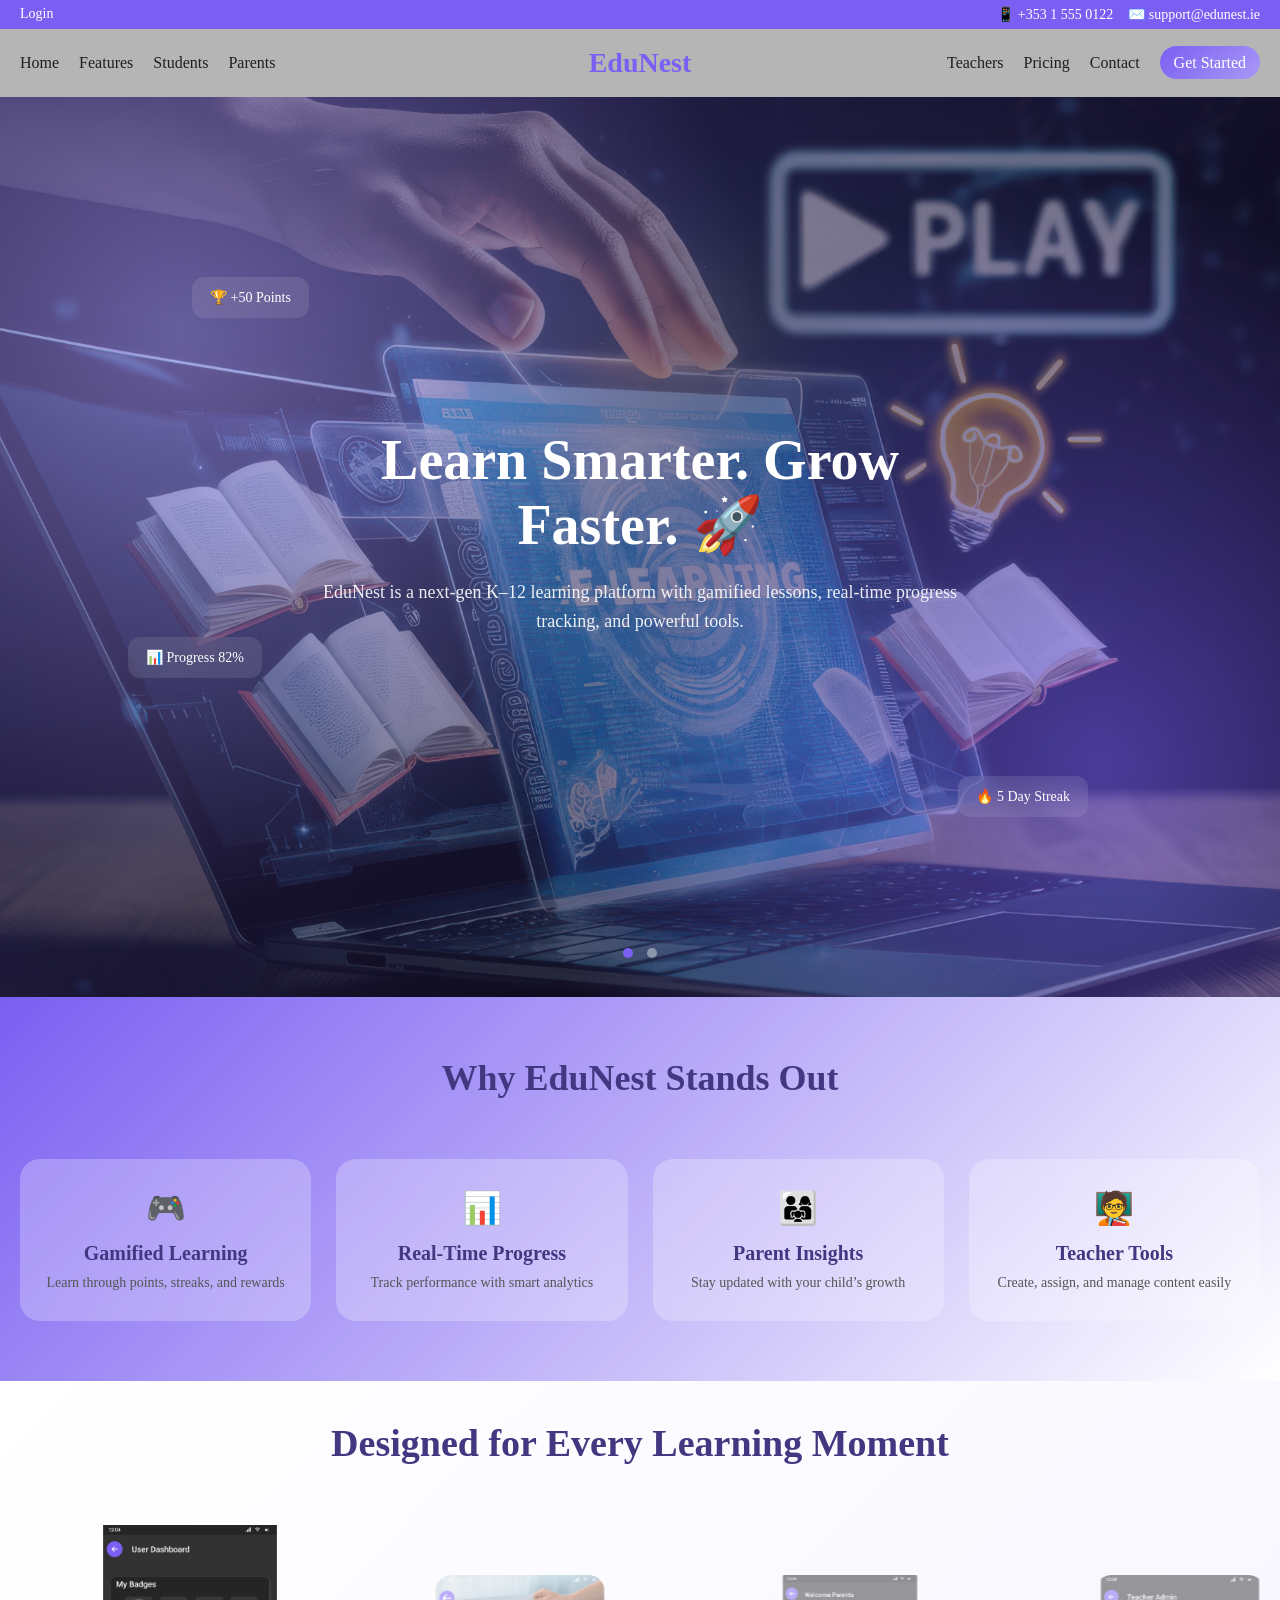
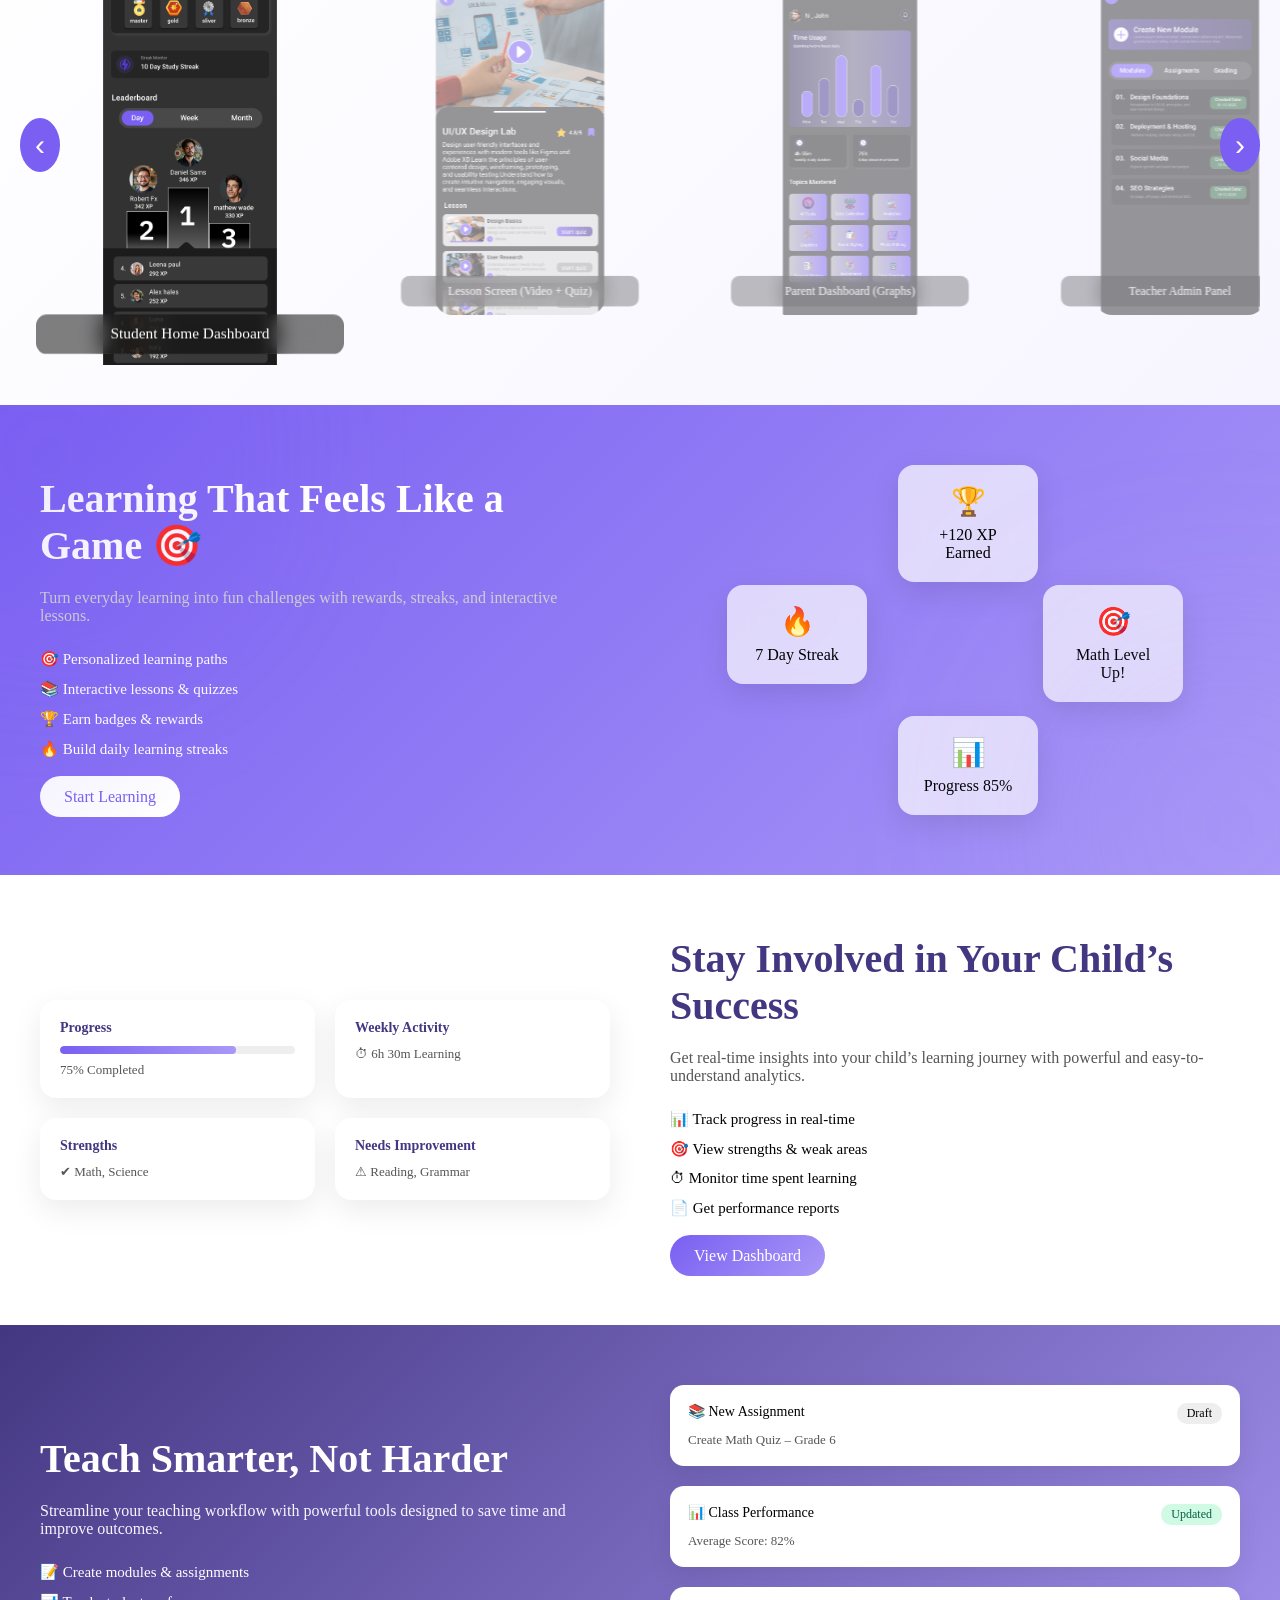
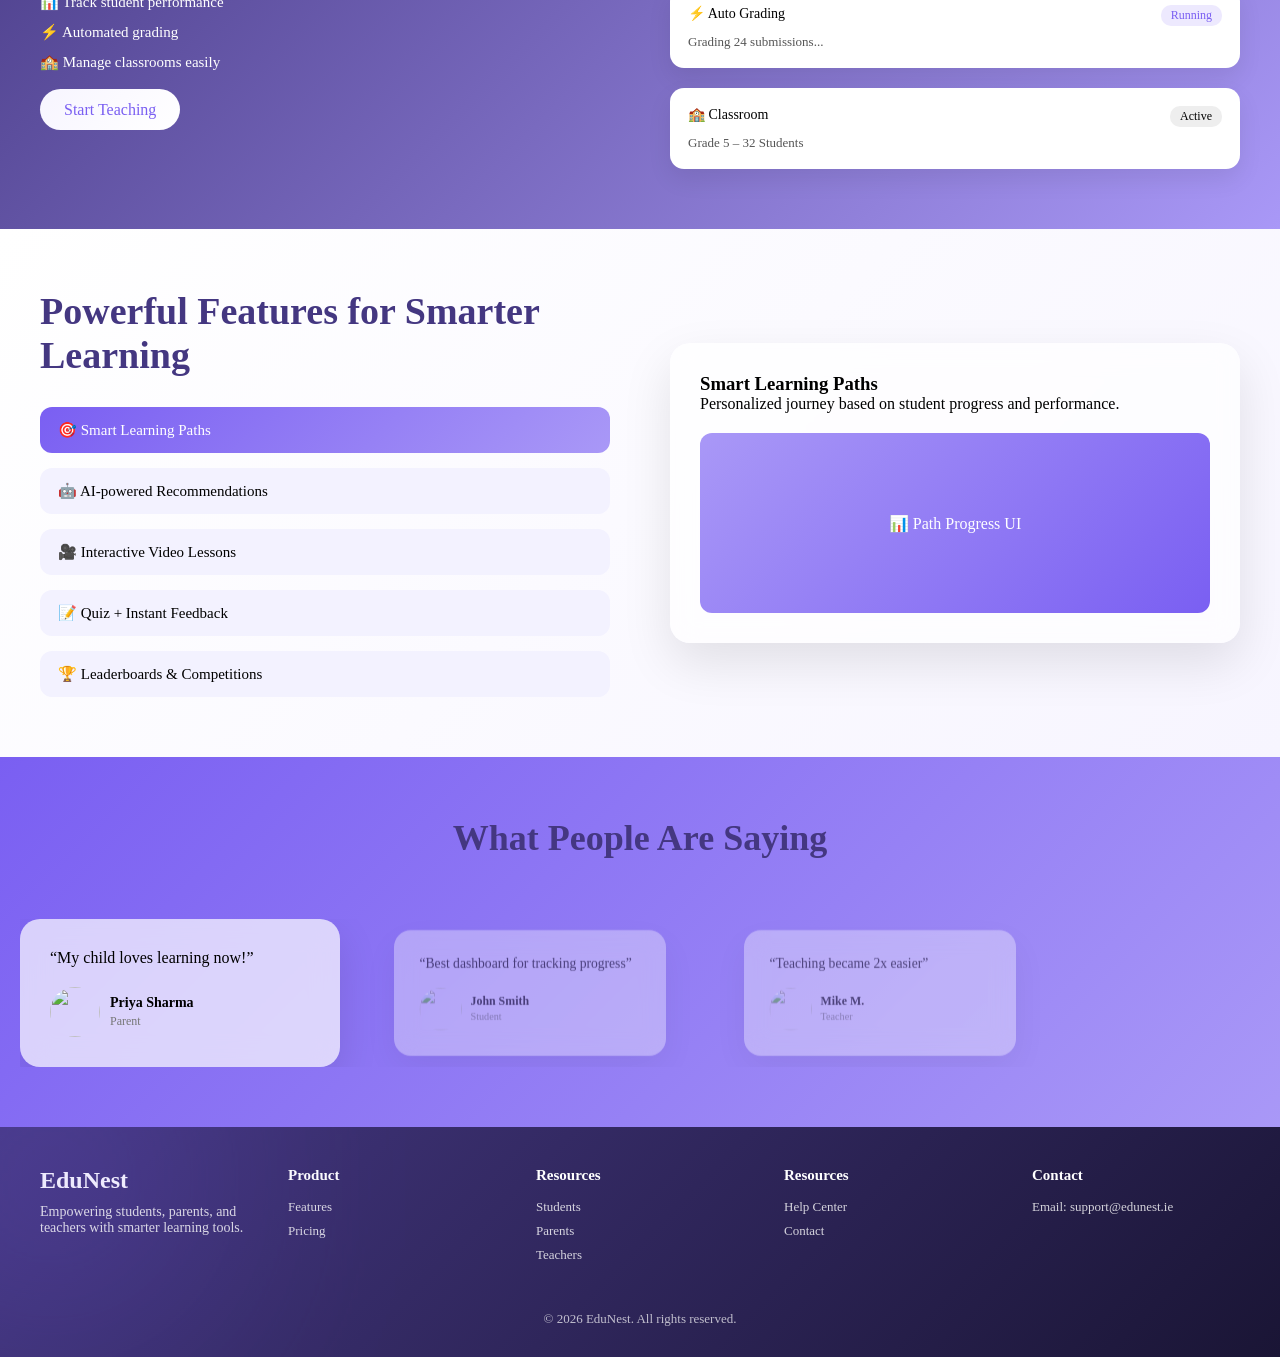
==== index.html @ 0c098894 "Add files via upload Initial commit" ====
<!DOCTYPE html>
<html lang="en">

<head>
    <meta charset="UTF-8">
    <meta name="viewport" content="width=device-width, initial-scale=1.0">
    <title>EduNest – Mobile Learning App for K–12</title>
    <link rel="stylesheet" href="assets/css/style.css">
    <!-- jQuery -->
    <script src="https://cdnjs.cloudflare.com/ajax/libs/jquery/3.6.0/jquery.min.js"></script>
</head>

<body>
    <!-- TOP BAR -->
    <div class="top-bar">
        <div class="top-left">
            <span>📱 +353 1 555 0122</span>
            <span>✉️ support@edunest.ie</span>
        </div>
        <div class="top-right">
            <a href="login.html">Login</a>
        </div>
    </div>

    <!-- MAIN HEADER -->
    <header class="header">
        <nav class="nav">

            <!-- LEFT MENU -->
            <ul class="nav-left">
                <li><a href="/">Home</a></li>
                <li><a href="#features">Features</a></li>
                <li><a href="#students">Students</a></li>
                <li><a href="#parents">Parents</a></li>
            </ul>

            <!-- LOGO CENTER -->
            <div class="logo"><a href="/">EduNest</a></div>

            <!-- RIGHT MENU -->
            <ul class="nav-right">
                <li><a href="#teachers">Teachers</a></li>
                <li><a href="pricing.html">Pricing</a></li>
                <!-- <li><a href="#">About</a></li> -->
                <li><a href="contact.html">Contact</a></li>
                <li><a href="javascript:void(0)" class="btn-primary" onclick="openModal()">Get Started</a></li>
            </ul>

            <!-- MOBILE MENU ICON -->
            <div class="menu-toggle" id="menuToggle">☰</div>

        </nav>
    </header>
    <div class="mobile-menu" id="mobileMenu">
        <a href="/">Home</a>
        <a href="#features">Features</a>
        <a href="#students">Students</a>
        <a href="#parents">Parents</a>
        <a href="#teachers">Teachers</a>
        <a href="pricing.html">Pricing</a>
        <a href="contact.html">Contact</a>
        <a href="login.html">Login</a>
        <a href="#" class="btn-primary" onclick="openModal()">Get Started</a>
    </div>
    <div class="hero-slider">

        <!-- SLIDE 1 -->
        <div class="hero-slide slide-1 active">
            <div class="hero-bg"></div>
            <div class="hero-content">
                <h1>Learn Smarter. Grow Faster. 🚀</h1>
                <p>
                    EduNest is a next-gen K–12 learning platform with gamified lessons,
                    real-time progress tracking, and powerful tools.
                </p>
            </div>

            <!-- FLOATING CARDS -->
            <div class="floating-cards">
                <div class="card card1">🏆 +50 Points</div>
                <div class="card card2">🔥 5 Day Streak</div>
                <div class="card card3">📊 Progress 82%</div>
            </div>
        </div>

        <!-- SLIDE 2 -->
        <div class="hero-slide slide-2">
            <div class="hero-bg"></div>

            <div class="hero-content">
                <h1>Make Learning Fun 🎮</h1>
                <p>
                    Earn badges, compete with friends, and stay motivated with gamified learning.
                </p>

                <div class="hero-buttons">
                    <a href="#features" class="btn-primary">Explore Features</a>
                    <a href="javascript:void(0)" class="btn-glass" onclick="openModal()">See Demo</a>
                </div>
            </div>
        </div>

        <!-- NAV DOTS -->
        <div class="hero-dots">
            <span class="dot active"></span>
            <span class="dot"></span>
        </div>
    </div>

    <!-- features -->
    <section class="highlights">
        <div class="container">

            <h2 class="section-title">Why EduNest Stands Out</h2>

            <div class="highlight-grid">

                <div class="highlight-card">
                    <div class="icon">🎮</div>
                    <h3>Gamified Learning</h3>
                    <p>Learn through points, streaks, and rewards</p>
                </div>

                <div class="highlight-card">
                    <div class="icon">📊</div>
                    <h3>Real-Time Progress</h3>
                    <p>Track performance with smart analytics</p>
                </div>

                <div class="highlight-card">
                    <div class="icon">👨‍👩‍👧</div>
                    <h3>Parent Insights</h3>
                    <p>Stay updated with your child’s growth</p>
                </div>

                <div class="highlight-card">
                    <div class="icon">🧑‍🏫</div>
                    <h3>Teacher Tools</h3>
                    <p>Create, assign, and manage content easily</p>
                </div>

            </div>

        </div>
    </section>

    <!-- showcase -->
    <section class="app-showcase">
        <h2>Designed for Every Learning Moment</h2>

        <div class="slider-container">

            <button class="nav-btn prev">‹</button>

            <div class="slider">
                <div class="slide active">
                    <img src="assets/images/student-dashboard.png" />
                    <div class="overlay">Student Home Dashboard</div>
                </div>

                <div class="slide">
                    <img src="assets/images/lesson-screen.png" />
                    <div class="overlay">Lesson Screen (Video + Quiz)</div>
                </div>

                <div class="slide">
                    <img src="assets/images/parent-dashboard.png" />
                    <div class="overlay">Parent Dashboard (Graphs)</div>
                </div>
                <div class="slide">
                    <img src="assets/images/Admin-screen.png" />
                    <div class="overlay">Teacher Admin Panel</div>
                </div>

                <div class="slide">
                    <img src="assets/images/persona.png" />
                    <div class="overlay">User Personas</div>
                </div>

                <div class="slide">
                    <img src="assets/images/outcome.png" />
                    <div class="overlay">Outcomes & Results</div>
                </div>
            </div>

            <button class="nav-btn next">›</button>

        </div>
    </section>

    <!-- for students -->
    <section class="students-section" id="students">

        <div class="students-container">

            <!-- LEFT CONTENT -->
            <div class="students-content">
                <h2>Learning That Feels Like a Game 🎯</h2>

                <p class="subtitle">
                    Turn everyday learning into fun challenges with rewards, streaks, and interactive lessons.
                </p>

                <ul class="features">
                    <li>🎯 Personalized learning paths</li>
                    <li>📚 Interactive lessons & quizzes</li>
                    <li>🏆 Earn badges & rewards</li>
                    <li>🔥 Build daily learning streaks</li>
                </ul>

                <a href="login.html" class="btn-primary">Start Learning</a>
            </div>

            <!-- RIGHT CARDS -->
            <div class="students-cards">

                <div class="game-card card1">
                    <span>🏆</span>
                    <p>+120 XP Earned</p>
                </div>

                <div class="game-card card2">
                    <span>🔥</span>
                    <p>7 Day Streak</p>
                </div>

                <div class="game-card card3">
                    <span>🎯</span>
                    <p>Math Level Up!</p>
                </div>

                <div class="game-card card4">
                    <span>📊</span>
                    <p>Progress 85%</p>
                </div>

            </div>

        </div>

    </section>

    <!-- parents -->
    <section class="parents-section" id="parents">

        <div class="parents-container">

            <!-- LEFT: DASHBOARD UI -->
            <div class="parents-dashboard">

                <div class="dashboard-card progress">
                    <h4>Progress</h4>
                    <div class="progress-bar">
                        <span style="width: 75%"></span>
                    </div>
                    <p>75% Completed</p>
                </div>

                <div class="dashboard-card stats">
                    <h4>Weekly Activity</h4>
                    <p>⏱ 6h 30m Learning</p>
                </div>

                <div class="dashboard-card strengths">
                    <h4>Strengths</h4>
                    <p>✔ Math, Science</p>
                </div>

                <div class="dashboard-card weaknesses">
                    <h4>Needs Improvement</h4>
                    <p>⚠ Reading, Grammar</p>
                </div>

            </div>

            <!-- RIGHT: CONTENT -->
            <div class="parents-content">
                <h2>Stay Involved in Your Child’s Success</h2>

                <p class="subtitle">
                    Get real-time insights into your child’s learning journey with powerful and easy-to-understand
                    analytics.
                </p>

                <ul class="features">
                    <li>📊 Track progress in real-time</li>
                    <li>🎯 View strengths & weak areas</li>
                    <li>⏱ Monitor time spent learning</li>
                    <li>📄 Get performance reports</li>
                </ul>

                <a href="login.html" class="btn-primary">View Dashboard</a>
            </div>

        </div>

    </section>

    <!-- Teacher -->
    <section class="teachers-section" id="teachers">

        <div class="teachers-container">

            <!-- LEFT CONTENT -->
            <div class="teachers-content">
                <h2>Teach Smarter, Not Harder</h2>

                <p class="subtitle">
                    Streamline your teaching workflow with powerful tools designed to save time and improve outcomes.
                </p>

                <ul class="features">
                    <li>📝 Create modules & assignments</li>
                    <li>📊 Track student performance</li>
                    <li>⚡ Automated grading</li>
                    <li>🏫 Manage classrooms easily</li>
                </ul>

                <a href="login.html" class="btn-primary">Start Teaching</a>
            </div>

            <!-- RIGHT WORKFLOW UI -->
            <div class="teachers-ui">

                <div class="task-card">
                    <div class="task-header">
                        <span>📚 New Assignment</span>
                        <span class="status">Draft</span>
                    </div>
                    <p>Create Math Quiz – Grade 6</p>
                </div>

                <div class="task-card">
                    <div class="task-header">
                        <span>📊 Class Performance</span>
                        <span class="status done">Updated</span>
                    </div>
                    <p>Average Score: 82%</p>
                </div>

                <div class="task-card">
                    <div class="task-header">
                        <span>⚡ Auto Grading</span>
                        <span class="status active">Running</span>
                    </div>
                    <p>Grading 24 submissions...</p>
                </div>

                <div class="task-card">
                    <div class="task-header">
                        <span>🏫 Classroom</span>
                        <span class="status">Active</span>
                    </div>
                    <p>Grade 5 – 32 Students</p>
                </div>

            </div>

        </div>

    </section>

    <!-- powerful features -->
    <section class="features-deep" id="features">

        <div class="fd-container">

            <!-- LEFT SIDE -->
            <div class="fd-left">

                <h2>Powerful Features for Smarter Learning</h2>

                <div class="fd-tabs">

                    <div class="fd-tab active" data-tab="1">
                        🎯 Smart Learning Paths
                    </div>

                    <div class="fd-tab" data-tab="2">
                        🤖 AI-powered Recommendations
                    </div>

                    <div class="fd-tab" data-tab="3">
                        🎥 Interactive Video Lessons
                    </div>

                    <div class="fd-tab" data-tab="4">
                        📝 Quiz + Instant Feedback
                    </div>

                    <div class="fd-tab" data-tab="5">
                        🏆 Leaderboards & Competitions
                    </div>

                </div>

            </div>

            <!-- RIGHT SIDE -->
            <div class="fd-right">

                <div class="fd-content active" data-content="1">
                    <h3>Smart Learning Paths</h3>
                    <p>Personalized journey based on student progress and performance.</p>
                    <div class="mockup">📊 Path Progress UI</div>
                </div>

                <div class="fd-content" data-content="2">
                    <h3>AI-powered Recommendations</h3>
                    <p>Get smart suggestions to improve learning outcomes.</p>
                    <div class="mockup">🤖 AI Suggestion Panel</div>
                </div>

                <div class="fd-content" data-content="3">
                    <h3>Interactive Video Lessons</h3>
                    <p>Watch, learn, and interact in real-time.</p>
                    <div class="mockup">🎥 Video Player UI</div>
                </div>

                <div class="fd-content" data-content="4">
                    <h3>Quiz + Instant Feedback</h3>
                    <p>Immediate results with explanations.</p>
                    <div class="mockup">📝 Quiz Result UI</div>
                </div>

                <div class="fd-content" data-content="5">
                    <h3>Leaderboards & Competitions</h3>
                    <p>Compete and stay motivated.</p>
                    <div class="mockup">🏆 Leaderboard UI</div>
                </div>

            </div>

        </div>

    </section>

    <section class="testimonials">

        <h2>What People Are Saying</h2>

        <div class="testi-slider">

            <div class="testi-track">

                <div class="testi-card active">
                    <p>“My child loves learning now!”</p>
                    <div class="user">
                        <img src="https://i.pravatar.cc/60?img=1">
                        <div>
                            <h4>Priya Sharma</h4>
                            <span>Parent</span>
                        </div>
                    </div>
                </div>

                <div class="testi-card">
                    <p>“Best dashboard for tracking progress”</p>
                    <div class="user">
                        <img src="https://i.pravatar.cc/60?img=2">
                        <div>
                            <h4>John Smith</h4>
                            <span>Student</span>
                        </div>
                    </div>
                </div>

                <div class="testi-card">
                    <p>“Teaching became 2x easier”</p>
                    <div class="user">
                        <img src="https://i.pravatar.cc/60?img=3">
                        <div>
                            <h4>Mike M.</h4>
                            <span>Teacher</span>
                        </div>
                    </div>
                </div>

            </div>

        </div>

    </section>

    <footer class="footer">

        <div class="footer-container">

            <!-- BRAND -->
            <div class="footer-col brand">
                <h3>EduNest</h3>
                <p>
                    Empowering students, parents, and teachers with smarter learning tools.
                </p>


            </div>

            <!-- EDU NEST -->

            <!-- PRODUCT -->
            <div class="footer-col">
                <h4>Product</h4>
                <ul>
                    <li><a href="#features">Features</a></li>
                    <li><a href="pricing.html">Pricing</a></li>
                    <!-- <li><a href="contact.html">Demo</a></li> -->
                </ul>
            </div>

            <!-- RESOURCES -->
            <div class="footer-col">
                <h4>Resources</h4>
                <ul>
                    <li><a href="#students">Students</a></li>
                    <li><a href="#parents">Parents</a></li>
                    <li><a href="#teachers">Teachers</a></li>
                    <!-- <li><a href="#">FAQs</a></li> -->
                </ul>
            </div>


            <!-- LEGAL -->
            <div class="footer-col">
                <h4>Resources</h4>
                <ul>
                    <li><a href="contact.html">Help Center</a></li>
                    <li><a href="contact.html">Contact</a></li>
                    <!-- <li><a href="#">FAQs</a></li> -->
                </ul>
            </div>

            <!-- CONTACT -->
            <div class="footer-col">
                <h4>Contact</h4>
                <ul>
                    <li>Email: support@edunest.ie</li>
                </ul>
            </div>

        </div>

        <!-- BOTTOM -->
        <div class="footer-bottom">
            © 2026 EduNest. All rights reserved.
        </div>

    </footer>
    <div class="modal" id="demoModal">

        <div class="modal-content" id="modalBox">

            <span class="close" onclick="closeModal()">&times;</span>

            <h2>Request a Demo</h2>

            <form id="demoForm">

                <input type="text" id="name" placeholder="Full Name" required>
                <input type="email" id="email" placeholder="Email Address" required>
                <input type="phone" id="phone" maxlength="10" placeholder="Phone Number" required>
                <input type="message" id="message" placeholder="Message" required>

                <p class="" id="formError"></p>

                <button type="submit">Submit Request</button>

            </form>

        </div>

    </div>
    <script src="https://cdnjs.cloudflare.com/ajax/libs/OwlCarousel2/2.3.4/owl.carousel.min.js"></script>
    <script src="https://cdn.jsdelivr.net/npm/chart.js"></script>
    <!-- <script src="assets/js/script.js"></script> -->
    <script>

        const toggle = document.getElementById("menuToggle");
        const navLinks = document.getElementById("mobileMenu");

        // Toggle mobile menu
        toggle.addEventListener("click", () => {
            navLinks.classList.toggle("active");
        });

        document.addEventListener("DOMContentLoaded", () => {

            const slides = document.querySelectorAll(".hero-slide");
            const dots = document.querySelectorAll(".dot");

            let current = 0;

            function showSlide(i) {
                slides.forEach(s => s.classList.remove("active"));
                dots.forEach(d => d.classList.remove("active"));

                slides[i].classList.add("active");
                dots[i].classList.add("active");
            }

            // AUTO SLIDE
            setInterval(() => {
                current = (current + 1) % slides.length;
                showSlide(current);
            }, 2000);

            // DOT CLICK
            dots.forEach((dot, i) => {
                dot.addEventListener("click", () => {
                    current = i;
                    showSlide(current);
                });
            });

            const tabs = document.querySelectorAll(".fd-tab");
            const contents = document.querySelectorAll(".fd-content");

            tabs.forEach(tab => {
                tab.addEventListener("click", function () {

                    const id = this.getAttribute("data-tab");

                    // remove active
                    tabs.forEach(t => t.classList.remove("active"));
                    contents.forEach(c => c.classList.remove("active"));

                    // add active to clicked
                    this.classList.add("active");

                    // match content
                    const activeContent = document.querySelector(
                        `.fd-content[data-content="${id}"]`
                    );

                    if (activeContent) {
                        activeContent.classList.add("active");
                    }

                });
            });

            const track = document.querySelector(".testi-track");
            const cards = document.querySelectorAll(".testi-card");

            let index = 0;

            function updateSlider() {
                track.style.transform = `translateX(-${index * 350}px)`;

                cards.forEach(c => c.classList.remove("active"));
                if (cards[index]) {
                    cards[index].classList.add("active");
                }
            }

            setInterval(() => {
                index = (index + 1) % cards.length;
                updateSlider();
            }, 4000);
            document.querySelectorAll('a[href^="#"]').forEach(anchor => {
                anchor.addEventListener("click", function (e) {
                    e.preventDefault();

                    const target = document.querySelector(this.getAttribute("href"));
                    const offset = 100; // header height

                    const bodyRect = document.body.getBoundingClientRect().top;
                    const elementRect = target.getBoundingClientRect().top;
                    const elementPosition = elementRect - bodyRect;
                    const offsetPosition = elementPosition - offset;

                    window.scrollTo({
                        top: offsetPosition,
                        behavior: "smooth"
                    });
                });
            });

        });
        $(document).ready(function () {

            const $slider = $(".slider");
            const $slides = $(".slide");
            let index = 0;

            function goToSlide(i) {
                const slideWidth = $slides.outerWidth(true);

                $slider.animate({
                    scrollLeft: i * slideWidth
                }, 500);

                $slides.removeClass("active");
                $slides.eq(i).addClass("active");
            }

            /* NEXT */
            $(".next").click(function () {
                index = (index + 1) % $slides.length;
                goToSlide(index);
            });

            /* PREV */
            $(".prev").click(function () {
                index = (index - 1 + $slides.length) % $slides.length;
                goToSlide(index);
            });

            /* AUTO SLIDE */
            setInterval(function () {
                index = (index + 1) % $slides.length;
                goToSlide(index);
            }, 4000);
            const $modal = $("#demoModal");
            const $form = $("#demoForm");
            const $error = $("#formError");
            const $box = $("#modalBox");

            /* OPEN MODAL */
            window.openModal = function () {
                $modal.fadeIn(200).css("display", "flex");
            };

            /* CLOSE MODAL */
            window.closeModal = function () {
                $modal.fadeOut(200);
            };

            /* CLOSE OUTSIDE */
            $(window).on("click", function (e) {
                if ($(e.target).is("#demoModal")) {
                    $modal.fadeOut(200);
                }
            });

            /* FORM SUBMIT */
            $form.on("submit", function (e) {
                e.preventDefault();

                const name = $("#name").val().trim();
                const email = $("#email").val().trim();

                if (!name || !email) {
                    $error.text("Please fill all required fields").removeClass("success");

                    $box.addClass("shake");
                    setTimeout(() => $box.removeClass("shake"), 300);

                    return;
                }

                /* EMAIL VALIDATION */
                const emailPattern = /^[^\s@]+@[^\s@]+\.[^\s@]+$/;

                if (!emailPattern.test(email)) {
                    $error.text("Enter valid email").removeClass("success");
                    return;
                }

                /* SUCCESS */
                $error.addClass("success").text("✅ Request submitted successfully!");

                $form[0].reset();

                /* AUTO CLOSE */
                setTimeout(() => {
                    $modal.fadeOut(300);
                }, 2000);
            });

        });
        document.getElementById("phone").addEventListener("input", function () {
            this.value = this.value.replace(/[^0-9]/g, "");
        });

    </script>

</body>

</html>
---- assets/css/style.css ----
/* Reset */
:root {
    --primary: #7A5FF2;
    --secondary: #443781;
    --light: #A998F7;
}

/* RESET */
* {
    margin: 0;
    padding: 0;
    box-sizing: border-box;
}

/* =========================
   TOP BAR
========================= */
.top-bar {
    display: flex;
    justify-content: space-between;
    padding: 6px 20px;
    font-size: 14px;
    color: #ffffff;
    background: var(--primary);
    flex-direction: row-reverse;
}

.top-left {
    display: flex;
    gap: 15px;
}

.top-right a {
    color: #ffffff;
    text-decoration: none;
}

/* =========================
   HEADER
========================= */
.header {
    position: sticky;
    top: 0;
    padding: 10px 0;
    z-index: 1000;
    background: rgba(163, 163, 163, 0.8);
    backdrop-filter: blur(10px);
}

/* NAV */
.nav {
    display: flex;
    align-items: center;
    justify-content: space-between;
    padding: 15px 20px;
    position: relative;

}

/* MENUS */
.nav-left,
.nav-right {
    display: flex;
    gap: 20px;
    list-style: none;
}

.nav a {
    color: #1f1f1f;
    text-decoration: none;
    font-size: 16px;
    transition: 0.3s;
}

.nav a:hover {
    color: var(--primary);
}

/* LOGO CENTER */
nav .logo {
    position: absolute;
    left: 50%;
    transform: translateX(-50%);
}

nav .logo a {
    font-size: 28px;
    font-weight: bold;
    color: var(--primary);
    text-decoration: none;
}

/* BUTTON */
nav .btn-primary {
    padding: 8px 14px;
    border-radius: 20px;
    color: #ffffff;
    background: linear-gradient(135deg, var(--primary), var(--light));
}

/* MENU TOGGLE */
.menu-toggle {
    display: none;
    font-size: 24px;
    cursor: pointer;
    color: #fff;
}

/* =========================
   MOBILE MENU
========================= */
.mobile-menu {
    position: fixed;
    top: 0;
    right: -100%;
    width: 260px;
    height: 100%;
    background: #050b18;
    display: flex;
    flex-direction: column;
    padding: 30px 20px;
    gap: 15px;
    transition: 0.3s;
    z-index: 1111;
}

.mobile-menu a {
    color: #fff;
    text-decoration: none;
    font-size: 16px;
}

.mobile-menu.active {
    right: 0;
}

/* =========================
   TABLET (≤992px)
========================= */
@media (max-width: 992px) {

    .nav-left,
    .nav-right {
        display: none;
    }

    .menu-toggle {
        display: block;
    }

}

/* =========================
   MOBILE (≤576px)
========================= */
@media (max-width: 576px) {

    .top-bar {
        flex-direction: column;
        align-items: center;
        gap: 5px;
    }

    .top-left {
        flex-direction: column;
        align-items: center;
    }

}

/* hero banner */
.hero-slider {
    position: relative;
    height: 100vh;
    overflow: hidden;
}

/* SLIDE */
.hero-slide {
    position: absolute;
    width: 100%;
    height: 100%;
    opacity: 0;
    transition: 1s ease;
}

.hero-slide.active {
    opacity: 1;
}

/* BACKGROUND (GRADIENT + GLOW) */
.slide-1 .hero-bg {
    position: absolute;
    width: 100%;
    height: 100%;
    background: url(../images/banner2.jpg) no-repeat center center/cover;
    /* filter: blur(10px); */
    transform: scale(1.2);
}

.slide-1 .hero-bg::before {
    position: absolute;
    content: "";
    background:
        radial-gradient(circle at 20% 30%, var(--light), transparent 40%),
        radial-gradient(circle at 80% 70%, var(--primary), transparent 40%),
        linear-gradient(135deg, var(--secondary), #000);
    width: 100%;
    height: 100%;
    opacity: .6;
}

.slide-2 .hero-bg {
    position: absolute;
    width: 100%;
    height: 100%;
    background: url(../images/banner1.jpg) no-repeat center center/cover;
    /* filter: blur(10px); */
    transform: scale(1.2);
}

/* CONTENT CENTER */
.hero-content {
    position: relative;
    z-index: 2;
    text-align: center;
    color: #fff;
    top: 50%;
    transform: translateY(-50%);
    max-width: 700px;
    margin: auto;
    padding: 20px;
}

.hero-content h1 {
    font-size: 56px;
    font-weight: 700;
    margin-bottom: 20px;
}

.hero-content p {
    font-size: 18px;
    line-height: 1.6;
    opacity: 0.9;
    margin-bottom: 30px;
}

/* BUTTONS */
.hero-buttons a {
    margin: 0 10px;
}

.btn-primary {
    background: linear-gradient(135deg, var(--primary), var(--light));
    padding: 14px 26px;
    border-radius: 30px;
    color: #fff;
    text-decoration: none;
    font-weight: 500;
}

.btn-glass {
    border: 1px solid rgba(255, 255, 255, 0.4);
    padding: 14px 26px;
    border-radius: 30px;
    color: #fff;
    text-decoration: none;
    backdrop-filter: blur(10px);
}

/* FLOATING CARDS */
.floating-cards .card {
    position: absolute;
    background: rgba(255, 255, 255, 0.1);
    backdrop-filter: blur(12px);
    padding: 12px 18px;
    border-radius: 12px;
    color: #fff;
    font-size: 14px;
    animation: float 6s infinite ease-in-out;
}

/* CARD POSITIONS */
.floating-cards .card1 {
    top: 20% !important;
    left: 15% !important;
}

.floating-cards .card2 {
    bottom: 20% !important;
    right: 15% !important;
}

.floating-cards .card3 {
    top: 60%;
    left: 10%;
}

/* FLOAT ANIMATION */
@keyframes float {

    0%,
    100% {
        transform: translateY(0);
    }

    50% {
        transform: translateY(-20px);
    }
}

/* DOTS */
.hero-dots {
    position: absolute;
    bottom: 30px;
    width: 100%;
    text-align: center;
}

.dot {
    height: 10px;
    width: 10px;
    margin: 5px;
    background: #fff;
    display: inline-block;
    border-radius: 50%;
    opacity: 0.4;
}

.dot.active {
    opacity: 1;
    background: var(--primary);
}

/* RESPONSIVE */
@media (max-width: 768px) {
    .hero-content h1 {
        font-size: 34px;
    }

    .hero-content p {
        font-size: 14px;
    }

    .floating-cards {
        display: none;
    }
}

/* features */
.highlights {
    padding: 60px 20px;
    background: linear-gradient(135deg, var(--primary), #ffffff);
    text-align: center;
}

.highlights .section-title {
    font-size: 36px;
    margin-bottom: 60px;
    color: var(--secondary);
}

/* GRID */
.highlight-grid {
    display: grid;
    grid-template-columns: repeat(4, 1fr);
    gap: 25px;
}

/* CARD */
.highlight-card {
    position: relative;
    padding: 30px 20px;
    border-radius: 20px;
    background: rgba(255, 255, 255, 0.251);
    backdrop-filter: blur(12px);
    transition: 0.4s;
    overflow: hidden;
}

/* GLOW EFFECT */
.highlight-card::before {
    content: "";
    position: absolute;
    inset: 0;
    background: linear-gradient(135deg, var(--primary), var(--light));
    opacity: 0;
    transition: 0.4s;
    z-index: 0;
}

.highlight-card:hover::before {
    opacity: 0.1;
}

/* CONTENT */
.highlight-card * {
    position: relative;
    z-index: 2;
}

.icon {
    font-size: 32px;
    margin-bottom: 15px;
}

.highlight-card h3 {
    font-size: 20px;
    margin-bottom: 10px;
    color: var(--secondary);
}

.highlight-card p {
    font-size: 14px;
    color: #555;
}

/* HOVER EFFECT */
.highlight-card:hover {
    transform: translateY(-10px) scale(1.02);
    box-shadow: 0 15px 40px rgba(122, 95, 242, 0.2);
}

/* RESPONSIVE */
@media (max-width: 992px) {
    .highlight-grid {
        grid-template-columns: repeat(2, 1fr);
    }
}

@media (max-width: 576px) {
    .highlight-grid {
        grid-template-columns: 1fr;
    }
}

/* showcase */
/* SECTION */
.app-showcase {
    padding: 40px 20px;
    text-align: center;
    background: linear-gradient(135deg, #ffffff, #f7f5ff);
}

.app-showcase h2 {
    font-size: 38px;
    margin-bottom: 60px;
    color: var(--secondary);
}

/* CONTAINER */
.slider-container {
    position: relative;
    display: flex;
    align-items: center;
}

/* SLIDER */
.slider {
    display: flex;
    gap: 30px;
    overflow-x: auto;
    scroll-behavior: smooth;
    padding: 20px;
}

/* HIDE SCROLLBAR */
.slider::-webkit-scrollbar {
    display: none;
}

/* SLIDE */
.slide {
    min-width: 300px;
    position: relative;
    border-radius: 20px;
    overflow: hidden;
    transform: scale(0.85);
    opacity: 0.5;
    transition: 0.4s;
}

/* IMAGE */
.slide img {
    width: 200px;
    height: 400px;
    margin: 0 auto;
    object-fit: contain;
    display: block;
    border-radius: 20px;
}

/* OVERLAY */
.overlay {
    position: absolute;
    bottom: 10px;
    left: 10px;
    right: 10px;
    padding: 10px 15px;
    border-radius: 10px;
    background: rgba(0, 0, 0, 0.5);
    color: #fff;
    font-size: 14px;
    backdrop-filter: blur(10px);
}

/* ACTIVE CENTER */
.slide.active {
    transform: scale(1.1);
    opacity: 1;
}

/* NAV BUTTONS */
.nav-btn {
    position: absolute;
    background: #7A5FF2;
    color: #ffffff;
    border: none;
    font-size: 30px;
    padding: 10px 15px;
    cursor: pointer;
    border-radius: 50%;
    z-index: 5;
}

.prev {
    left: 0;
}

.next {
    right: 0;
}

/* RESPONSIVE */
@media (max-width: 768px) {
    .slide {
        min-width: 240px;
    }

    .nav-btn {
        display: none;
    }
}

/* students */


/* SECTION */
.students-section {
    padding: 60px 20px;
    background: linear-gradient(135deg, var(--primary), var(--light));
    position: relative;
    overflow: hidden;
}

/* CONTAINER */
.students-container {
    display: flex;
    align-items: center;
    justify-content: space-between;
    gap: 60px;
    max-width: 1200px;
    margin: auto;
}

/* LEFT CONTENT */
.students-content {
    flex: 1;
}

.students-content h2 {
    font-size: 40px;
    color: #ffffff;
    margin-bottom: 20px;
}

.students-section .subtitle {
    font-size: 16px;
    margin-bottom: 25px;
    color: #cfcfcf;
}

/* FEATURES */
.students-section .features {
    list-style: none;
    margin-bottom: 30px;
}

.students-section .features li {
    margin-bottom: 12px;
    font-size: 15px;
    color: #ffffff;
}

/* BUTTON */
.students-content .btn-primary {
    background: linear-gradient(135deg, #f7f5ff, #ffffff);
    padding: 12px 24px;
    border-radius: 30px;
    color: var(--primary) !important;
    text-decoration: none;
}

/* RIGHT CARDS */
.students-cards {
    flex: 1;
    position: relative;
    height: 350px;
}

/* CARD STYLE */
.game-card {
    position: absolute;
    background: rgba(255, 255, 255, 0.7);
    backdrop-filter: blur(12px);
    padding: 20px;
    border-radius: 16px;
    box-shadow: 0 10px 30px rgba(0, 0, 0, 0.1);
    text-align: center;
    width: 140px;
    transition: 0.3s;
}

/* CARD ICON */
.game-card span {
    font-size: 28px;
    display: block;
    margin-bottom: 8px;
}

/* FLOAT ANIMATION */
@keyframes float {

    0%,
    100% {
        transform: translateY(0);
    }

    50% {
        transform: translateY(-15px);
    }
}

/* POSITIONING */
.students-cards .card1 {
    top: 0;
    left: 40%;
    animation: float 5s infinite;
}

.students-cards .card2 {
    top: 120px;
    left: 10%;
    animation: float 6s infinite;
}

.students-cards .card3 {
    top: 120px;
    right: 10%;
    animation: float 4s infinite;
}

.students-cards .card4 {
    bottom: 0;
    left: 40%;
    animation: float 7s infinite;
}

/* HOVER */
.game-card:hover {
    transform: scale(1.1);
}

/* BACKGROUND GLOW */
.students-section::before {
    content: "";
    position: absolute;
    width: 300px;
    height: 300px;
    background: var(--primary);
    opacity: 0.15;
    filter: blur(120px);
    top: -100px;
    left: -100px;
}

.students-section::after {
    content: "";
    position: absolute;
    width: 300px;
    height: 300px;
    background: var(--light);
    opacity: 0.2;
    filter: blur(120px);
    bottom: -100px;
    right: -100px;
}

/* RESPONSIVE */
@media (max-width: 992px) {
    .students-container {
        flex-direction: column;
        text-align: center;
    }

    .students-cards {
        height: 300px;
    }

    .game-card {
        display: none;
    }
}

/* parents */
/* SECTION */
.parents-section {
    padding: 60px 20px;
    background: #ffffff;
}

/* CONTAINER */
.parents-container {
    max-width: 1200px;
    margin: auto;
    display: flex;
    align-items: center;
    gap: 60px;
}

/* DASHBOARD */
.parents-dashboard {
    flex: 1;
    display: grid;
    grid-template-columns: repeat(2, 1fr);
    gap: 20px;
}

/* CARD */
.dashboard-card {
    background: #fff;
    border-radius: 16px;
    padding: 20px;
    box-shadow: 0 10px 30px rgba(0, 0, 0, 0.08);
    transition: 0.3s;
}

.dashboard-card:hover {
    transform: translateY(-5px);
}

/* HEADINGS */
.dashboard-card h4 {
    font-size: 14px;
    margin-bottom: 10px;
    color: var(--secondary);
}

/* PROGRESS BAR */
.progress-bar {
    background: #eee;
    height: 8px;
    border-radius: 10px;
    overflow: hidden;
    margin-bottom: 8px;
}

.progress-bar span {
    display: block;
    height: 100%;
    background: linear-gradient(90deg, var(--primary), var(--light));
    border-radius: 10px;
}

/* TEXT */
.dashboard-card p {
    font-size: 13px;
    color: #555;
}

/* RIGHT CONTENT */
.parents-content {
    flex: 1;
}

.parents-content h2 {
    font-size: 40px;
    color: var(--secondary);
    margin-bottom: 20px;
}

.parents-content .subtitle {
    font-size: 16px;
    margin-bottom: 25px;
    color: #555;
}

/* FEATURES */
.parents-content .features {
    list-style: none;
    margin-bottom: 30px;
}

.parents-content .features li {
    margin-bottom: 12px;
    font-size: 15px;
}

/* BUTTON */
.btn-primary {
    background: linear-gradient(135deg, var(--primary), var(--light));
    padding: 12px 24px;
    border-radius: 30px;
    color: #fff;
    text-decoration: none;
}

/* RESPONSIVE */
@media (max-width: 992px) {
    .parents-container {
        flex-direction: column;
        text-align: center;
    }

    .parents-dashboard {
        grid-template-columns: 1fr;
    }
}

/* teacher */
/* SECTION */
.teachers-section {
    padding: 60px 20px;
    background: linear-gradient(135deg, var(--secondary), var(--light));
}

/* CONTAINER */
.teachers-container {
    max-width: 1200px;
    margin: auto;
    display: flex;
    align-items: center;
    gap: 60px;
}

/* LEFT CONTENT */
.teachers-content {
    flex: 1;
}

.teachers-content h2 {
    font-size: 40px;
    color: #ffffff;
    margin-bottom: 20px;
}

.teachers-content .subtitle {
    font-size: 16px;
    margin-bottom: 25px;
    color: #f7f5ff;
}

/* FEATURES */
.teachers-content .features {
    list-style: none;
    margin-bottom: 30px;
}

.teachers-content .features li {
    margin-bottom: 12px;
    font-size: 15px;
    color: #ffffff;
}

/* BUTTON */
.teachers-section .btn-primary {
    background: linear-gradient(135deg, #f7f5ff, #ffffff);
    padding: 12px 24px;
    border-radius: 30px;
    color: var(--primary) !important;
    text-decoration: none;
}

/* RIGHT UI */
.teachers-ui {
    flex: 1;
    display: flex;
    flex-direction: column;
    gap: 20px;
}

/* TASK CARD */
.task-card {
    background: #fff;
    border-radius: 14px;
    padding: 18px;
    box-shadow: 0 10px 25px rgba(0, 0, 0, 0.08);
    transition: 0.3s;
}

.task-card:hover {
    transform: translateY(-5px);
}

/* HEADER */
.task-header {
    display: flex;
    justify-content: space-between;
    font-size: 14px;
    margin-bottom: 8px;
}

/* STATUS BADGE */
.status {
    background: #eee;
    padding: 3px 10px;
    border-radius: 10px;
    font-size: 12px;
}

.status.done {
    background: #d1fae5;
    color: #065f46;
}

.status.active {
    background: #ede9fe;
    color: var(--primary);
}

/* TEXT */
.task-card p {
    font-size: 13px;
    color: #555;
}

/* RESPONSIVE */
@media (max-width: 992px) {
    .teachers-container {
        flex-direction: column;
        text-align: center;
    }
}

/* powerful features */

/* SECTION */
.features-deep {
    padding: 60px 20px;
    background: linear-gradient(135deg, #ffffff, #f7f5ff);
}

/* CONTAINER */
.fd-container {
    max-width: 1200px;
    margin: auto;
    display: flex;
    gap: 60px;
    align-items: center;
}

/* LEFT */
.fd-left {
    flex: 1;
}

.fd-left h2 {
    font-size: 38px;
    margin-bottom: 30px;
    color: var(--secondary);
}

/* TABS */
.fd-tabs {
    display: flex;
    flex-direction: column;
    gap: 15px;
}

.fd-tab {
    padding: 14px 18px;
    border-radius: 12px;
    background: #f3f2ff;
    cursor: pointer;
    transition: 0.3s;
    font-size: 15px;
}

.fd-tab:hover {
    background: #e8e6ff;
}

.fd-tab.active {
    background: linear-gradient(135deg, var(--primary), var(--light));
    color: #fff;
}

/* RIGHT */
.fd-right {
    flex: 1;
    position: relative;
}

/* CONTENT */
.fd-content {
    display: none;
    background: rgba(255, 255, 255, 0.7);
    backdrop-filter: blur(14px);
    border-radius: 20px;
    padding: 30px;
    box-shadow: 0 20px 50px rgba(0, 0, 0, 0.1);
}

.fd-content.active {
    display: block;
}

/* MOCKUP */
.mockup {
    margin-top: 20px;
    height: 180px;
    border-radius: 12px;
    background: linear-gradient(135deg, var(--light), var(--primary));
    display: flex;
    align-items: center;
    justify-content: center;
    color: #fff;
}

/* RESPONSIVE */
@media (max-width: 992px) {
    .fd-container {
        flex-direction: column;
    }
}


/* SECTION */
.testimonials {
    padding: 60px 20px;
    text-align: center;
    background: linear-gradient(135deg, var(--primary), var(--light));
}

.testimonials h2 {
    font-size: 36px;
    margin-bottom: 60px;
    color: var(--secondary);
}

/* SLIDER */
.testi-slider {
    overflow: hidden;
}

.testi-track {
    display: flex;
    gap: 30px;
    transition: 0.5s;
}

/* CARD */
.testi-card {
    min-width: 320px;
    padding: 30px;
    border-radius: 20px;
    background: rgba(255, 255, 255, 0.7);
    backdrop-filter: blur(14px);
    box-shadow: 0 15px 40px rgba(0, 0, 0, 0.1);
    text-align: left;
    transform: scale(0.85);
    opacity: 0.5;
    transition: 0.4s;
}

/* ACTIVE CENTER */
.testi-card.active {
    transform: scale(1);
    opacity: 1;
}

/* TEXT */
.testi-card p {
    font-size: 16px;
    margin-bottom: 20px;
}

/* USER */
.user {
    display: flex;
    align-items: center;
    gap: 10px;
}

.user img {
    width: 50px;
    height: 50px;
    border-radius: 50%;
}

.user h4 {
    font-size: 14px;
    margin: 0;
}

.user span {
    font-size: 12px;
    color: #777;
}

/* RESPONSIVE */
@media (max-width: 768px) {
    .testi-card {
        min-width: 260px;
    }
}

/* footer */
/* FOOTER */
.footer {
    background: linear-gradient(135deg, var(--secondary), #1a1535);
    color: #fff;
    padding: 40px 20px 30px;
    position: relative;
    overflow: hidden;
}

/* GLOW EFFECT */
.footer::before {
    content: "";
    position: absolute;
    width: 300px;
    height: 300px;
    background: var(--primary);
    filter: blur(120px);
    opacity: 0.2;
    top: -100px;
    left: -100px;
}

/* CONTAINER */
.footer-container {
    max-width: 1200px;
    margin: auto;
    display: grid;
    grid-template-columns: repeat(5, 1fr);
    gap: 40px;
}

/* BRAND */
.brand h3 {
    font-size: 24px;
    margin-bottom: 10px;
}

.brand p {
    font-size: 14px;
    opacity: 0.8;
    margin-bottom: 15px;
}

/* SOCIAL */
.socials a {
    margin-right: 10px;
    font-size: 18px;
    text-decoration: none;
}

/* COLUMN */
.footer-col h4 {
    margin-bottom: 15px;
    font-size: 15px;
}

.footer-col ul {
    list-style: none;
}

.footer-col ul li {
    margin-bottom: 8px;
    font-size: 13px;
    opacity: 0.8;
}

.footer-col ul li a {
    color: #fff;
    text-decoration: none;
}

.footer-col ul li a:hover {
    color: var(--light);
}

/* NEWSLETTER */
.newsletter {
    margin-top: 10px;
    display: flex;
}

.newsletter input {
    padding: 8px;
    border: none;
    outline: none;
    border-radius: 6px 0 0 6px;
    width: 100%;
}

.newsletter button {
    background: var(--primary);
    border: none;
    color: #fff;
    padding: 8px 12px;
    border-radius: 0 6px 6px 0;
    cursor: pointer;
}

/* BOTTOM */
.footer-bottom {
    text-align: center;
    margin-top: 40px;
    font-size: 13px;
    opacity: 0.7;
}

/* RESPONSIVE */
@media (max-width: 992px) {
    .footer-container {
        grid-template-columns: repeat(3, 1fr);
    }
}

@media (max-width: 576px) {
    .footer-container {
        grid-template-columns: 1fr;
        text-align: center;
    }

    .newsletter {
        flex-direction: column;
    }

    .newsletter input,
    .newsletter button {
        border-radius: 6px;
        margin-bottom: 5px;
    }
}


/* contact-us page */
/* SECTION */
/* HERO */
.contact-hero {
    padding: 110px 20px;
    text-align: center;
    background:
        linear-gradient(rgba(69, 55, 129, 0.566), rgba(122, 95, 242, 0.557)),
        url('https://images.unsplash.com/photo-1521737604893-d14cc237f11d');
    background-size: cover;
    background-position: center;
    color: #fff;
}

/* MAIN */
.contact-main {
    display: flex;
    max-width: 1100px;
    margin: -60px auto 80px;
    gap: 40px;
    padding: 20px;
}

/* LEFT */
.contact-left {
    flex: 1;
    display: flex;
    flex-direction: column;
    gap: 20px;
}

/* CHAT CARD */
.chat-card {
    background: linear-gradient(135deg, #7A5FF2, #A998F7);
    padding: 20px;
    border-radius: 16px;
    color: #fff;
}

.chat-card h3 {
    margin-bottom: 10px;
}

.chat-card button {
    margin-top: 10px;
    background: #fff;
    border: none;
    padding: 8px 15px;
    border-radius: 20px;
    cursor: pointer;
}

/* INFO CARD */
.info-card {
    background: #fff;
    padding: 20px;
    border-radius: 14px;
    box-shadow: 0 10px 30px rgba(0, 0, 0, 0.08);
}

.info-card h4 {
    margin-bottom: 10px;
}

/* RIGHT FORM */
.contact-right {
    flex: 1;
    background: rgba(255, 255, 255, 0.8);
    backdrop-filter: blur(14px);
    padding: 30px;
    border-radius: 20px;
    box-shadow: 0 20px 50px rgba(0, 0, 0, 0.1);
}

/* INPUT GROUP */
.input-group {
    position: relative;
    margin-bottom: 20px;
}

.input-group input,
.input-group textarea {
    width: 100%;
    padding: 14px;
    border: 1px solid #ddd;
    border-radius: 10px;
    outline: none;
    background: transparent;
}

/* FLOAT LABEL */
.input-group label {
    position: absolute;
    left: 12px;
    top: 12px;
    font-size: 14px;
    color: #777;
    transition: 0.3s;
    background: #fff;
    padding: 0 5px;
}

/* ACTIVE LABEL */
.input-group input:focus+label,
.input-group textarea:focus+label,
.input-group input:valid+label,
.input-group textarea:valid+label {
    top: -8px;
    font-size: 12px;
    color: #7A5FF2;
}

/* BUTTON */
.btn-submit {
    width: 100%;
    padding: 12px;
    border: none;
    background: linear-gradient(135deg, #7A5FF2, #A998F7);
    color: #fff;
    border-radius: 25px;
    cursor: pointer;
}

/* SUCCESS */
.success-msg {
    display: none;
    margin-top: 10px;
    color: green;
}

/* MAP */
.map-section iframe {
    width: 100%;
    height: 300px;
    border: none;
}

/* RESPONSIVE */
@media (max-width: 992px) {
    .contact-main {
        flex-direction: column;
        margin-top: -40px;
    }
}


/* pricing page */
.pricing {
    padding: 50px 20px;
    text-align: center;
    position: relative;
    overflow: hidden;
    background:
        radial-gradient(at 20% 30%, rgba(122, 95, 242, 0.25), transparent 50%),
        radial-gradient(at 80% 70%, rgba(68, 55, 129, 0.25), transparent 50%),
        #050b18;
}

/* TITLE */
.pricing .section-title {
    font-size: 36px;
    margin-bottom: 10px;
    color: #fff;
}

.section-subtext {
    color: #c4b5fd;
    margin-bottom: 50px;
}

/* GRID */
.pricing-grid {
    display: grid;
    grid-template-columns: repeat(3, 1fr);
    gap: 30px;
    max-width: 1100px;
    margin: auto;
}

/* CARD */
.pricing-card {
    background: rgba(122, 95, 242, 0.05);
    border: 1px solid rgba(122, 95, 242, 0.2);
    padding: 32px;
    border-radius: 20px;
    backdrop-filter: blur(20px);
    transition: 0.4s;
    position: relative;
    box-shadow: 0 10px 40px rgba(0, 0, 0, 0.5);

}

.pricing-card h3 {
    color: #ffffff;
}

.pricing-card ul {
    margin-bottom: 30px;
}

.pricing-card ul li {
    list-style: none;
    text-align: left;
}

/* Hover Glow */
.pricing-card:hover {
    transform: translateY(-12px) scale(1.02);
    border-color: #7A5FF2;
    box-shadow: 0 20px 60px rgba(122, 95, 242, 0.25);
}

/* POPULAR */
.popular {
    transform: scale(1.06);
    border: 1px solid #7A5FF2;
    box-shadow: 0 20px 70px rgba(122, 95, 242, 0.4);
}

/* Glow ring */
.popular::before {
    content: "";
    position: absolute;
    inset: -2px;
    border-radius: 20px;
    z-index: -1;
    filter: blur(12px);
}

/* BADGE */
.badge {
    position: absolute;
    top: -12px;
    left: 50%;
    transform: translateX(-50%);

    background: linear-gradient(135deg, #7A5FF2, #A998F7);
    color: #fff;

    padding: 6px 14px;
    border-radius: 999px;
    font-size: 12px;
}

/* PRICE */
.price {
    font-size: 36px;
    margin: 20px 0;
    font-weight: 600;

    background: linear-gradient(135deg, #7A5FF2, #A998F7);
    -webkit-background-clip: text;
    -webkit-text-fill-color: transparent;
}

.price span {
    font-size: 14px;
    color: #a5b4fc;
}

/* LIST */
.pricing-card ul li {
    margin-bottom: 12px;
    font-size: 14px;
    color: #e0e7ff;
}

/* BUTTON PRIMARY */
.pricing .btn-primary {
    display: inline-block;
    padding: 12px 24px;
    border-radius: 999px;

    background: linear-gradient(135deg, #7A5FF2, #A998F7);
    color: #fff;
    text-decoration: none;

    transition: 0.3s;
    box-shadow: 0 8px 25px rgba(122, 95, 242, 0.35);
}

.pricing .btn-primary:hover {
    transform: translateY(-2px);
}

/* BUTTON OUTLINE */
.pricing .btn-outline {
    display: inline-block;
    padding: 12px 24px;
    border-radius: 999px;

    border: 1px solid rgba(122, 95, 242, 0.4);
    color: #A998F7;
    text-decoration: none;

    background: rgba(122, 95, 242, 0.05);
}

/* MOBILE */
@media (max-width: 900px) {
    .pricing-grid {
        grid-template-columns: 1fr;
    }

    .popular {
        transform: none;
    }
}

/* popup css */
/* BUTTON */
.demo-btn {
    padding: 12px 24px;
    background: linear-gradient(135deg, #00B4FF, #0068D1);
    color: #fff;
    border: none;
    border-radius: 10px;
    cursor: pointer;
    font-weight: 600;
    box-shadow: 0 8px 25px rgba(0, 180, 255, 0.35);
    transition: 0.3s;
}

.demo-btn:hover {
    transform: translateY(-2px);
    box-shadow: 0 12px 35px rgba(0, 180, 255, 0.6);
}

/* BACKDROP */
.modal {
    display: none;
    position: fixed;
    inset: 0;

    background: rgba(5, 11, 24, 0.7);
    backdrop-filter: blur(12px);

    justify-content: center;
    align-items: center;
    z-index: 1000;
}

/* MODAL BOX */
.modal-content {
    background: rgba(10, 20, 40, 0.85);
    backdrop-filter: blur(20px);

    padding: 30px;
    border-radius: 18px;
    width: 420px;
    max-width: 90%;

    color: #fff;
    text-align: center;
    position: relative;

    border: 1px solid rgba(0, 180, 255, 0.2);
    box-shadow: 0 20px 60px rgba(0, 0, 0, 0.6);

    animation: fadeIn 0.4s ease;
}

/* CLOSE */
.close {
    position: absolute;
    top: 12px;
    right: 16px;
    font-size: 20px;
    cursor: pointer;
    color: #94a3b8;
    transition: 0.3s;
}

.close:hover {
    color: #00B4FF;
}

/* FORM */
.modal-content form {
    display: flex;
    flex-direction: column;
    gap: 14px;
    margin-top: 20px;
}

/* INPUT */
.modal-content input {
    padding: 12px;
    border-radius: 8px;
    border: 1px solid rgba(0, 180, 255, 0.2);
    background: rgba(255, 255, 255, 0.05);
    color: #fff;
    outline: none;
    transition: 0.3s;
}

.modal-content input::placeholder {
    color: #94a3b8;
}

.modal-content input:focus {
    border-color: #7A5FF2;
    box-shadow: 0 0 0 2px rgba(0, 180, 255, 0.2);
}

/* SUBMIT BUTTON */
.modal-content button {
    padding: 12px;
    border-radius: 8px;
    border: none;

    background: linear-gradient(135deg, var(--primary), var(--light));
    color: #fff;
    font-weight: 600;

    cursor: pointer;
    transition: 0.3s;
}

.modal-content button:hover {
    transform: translateY(-2px);
}

/* ERROR */
.error {
    color: #ff6b6b;
    font-size: 13px !important;
    min-height: 18px;
}

/* SUCCESS */
.success {
    color: var(--primary);
    font-weight: 500;
}

/* ANIMATION */
@keyframes fadeIn {
    from {
        opacity: 0;
        transform: scale(0.9) translateY(10px);
    }

    to {
        opacity: 1;
        transform: scale(1) translateY(0);
    }
}

/* SHAKE */
.shake {
    animation: shake 0.3s;
}

@keyframes shake {
    0% {
        transform: translateX(0);
    }

    25% {
        transform: translateX(-6px);
    }

    50% {
        transform: translateX(6px);
    }

    75% {
        transform: translateX(-6px);
    }

    100% {
        transform: translateX(0);
    }
}

.toast-msg {
    position: fixed;
    top: 20px;
    right: 20px;
    background: linear-gradient(135deg, #7A5FF2, #A998F7);
    color: #fff;
    padding: 12px 18px;
    border-radius: 10px;
    font-size: 14px;
    pointer-events: none;
    opacity: 0;
    transform: translateY(20px);
    transition: 0.3s;
    z-index: 9999;
}

.toast-msg.show {
    opacity: 1;
    transform: translateY(0);
}
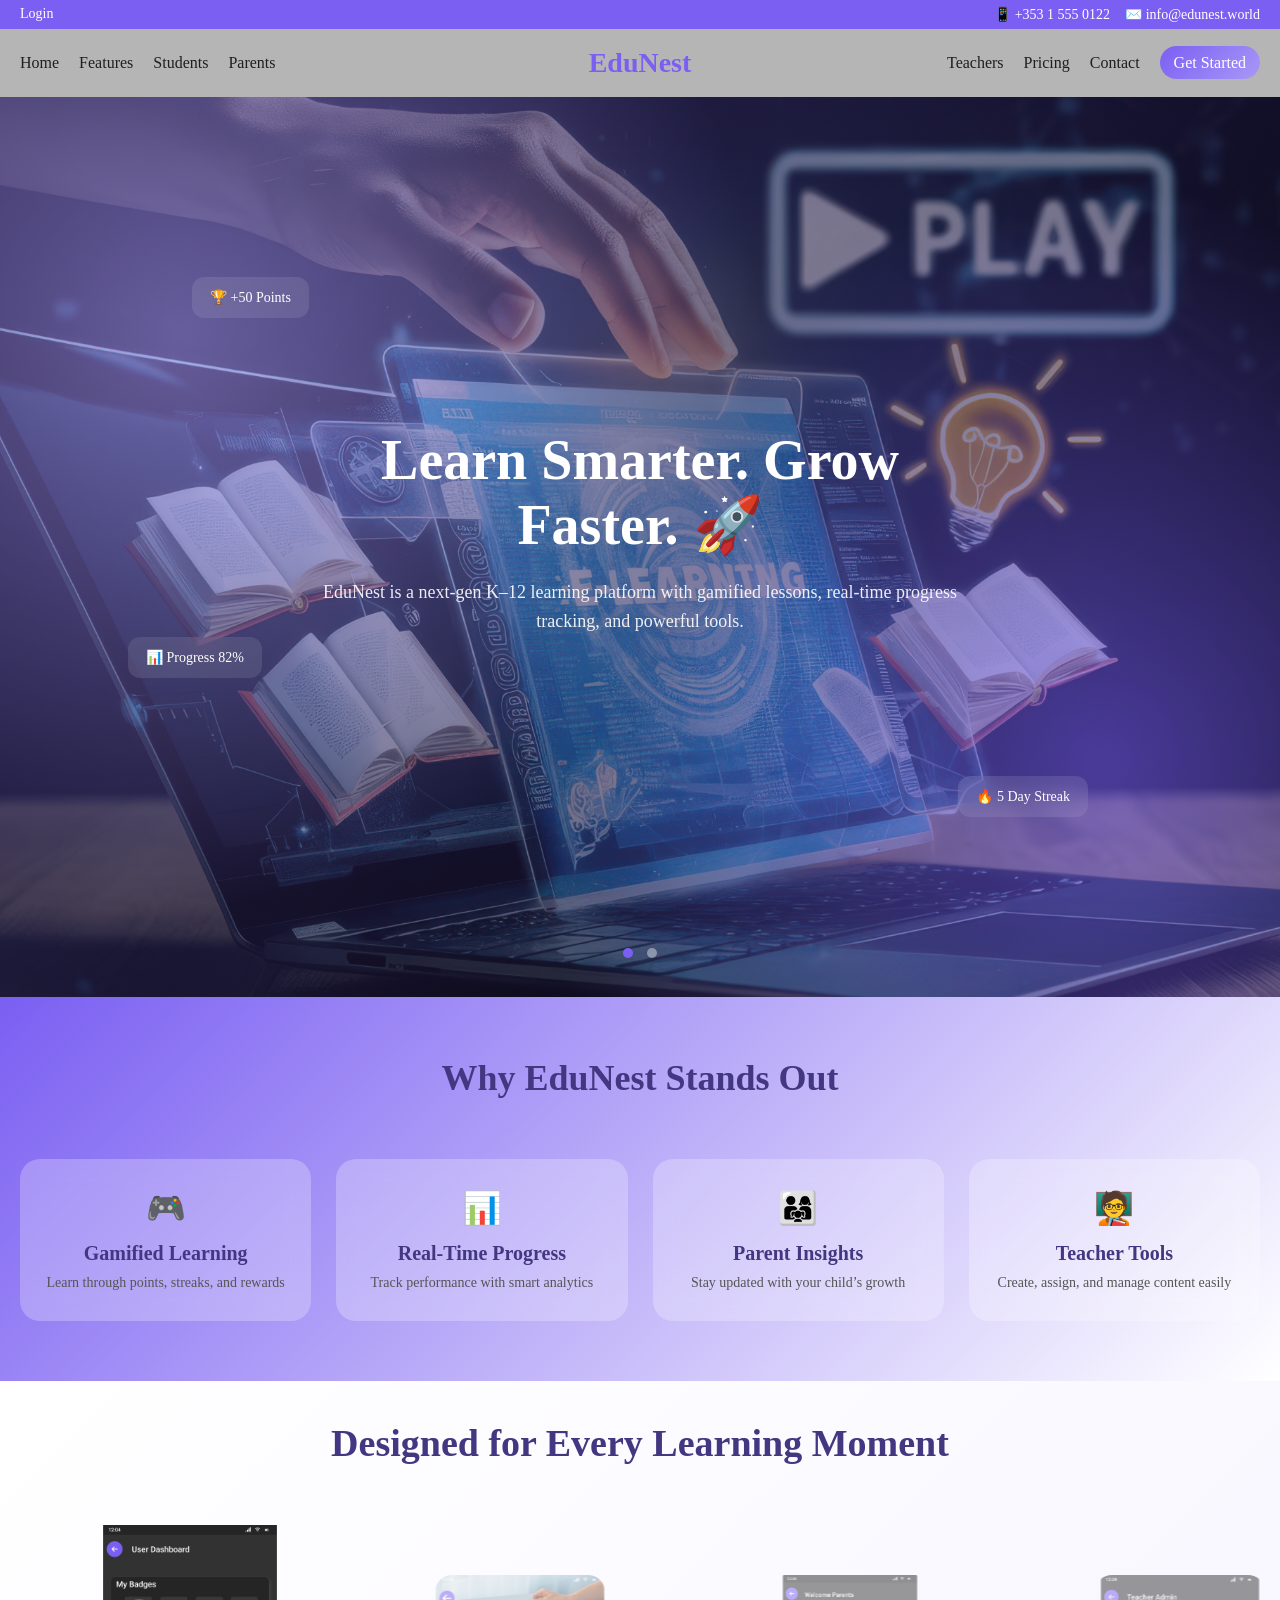
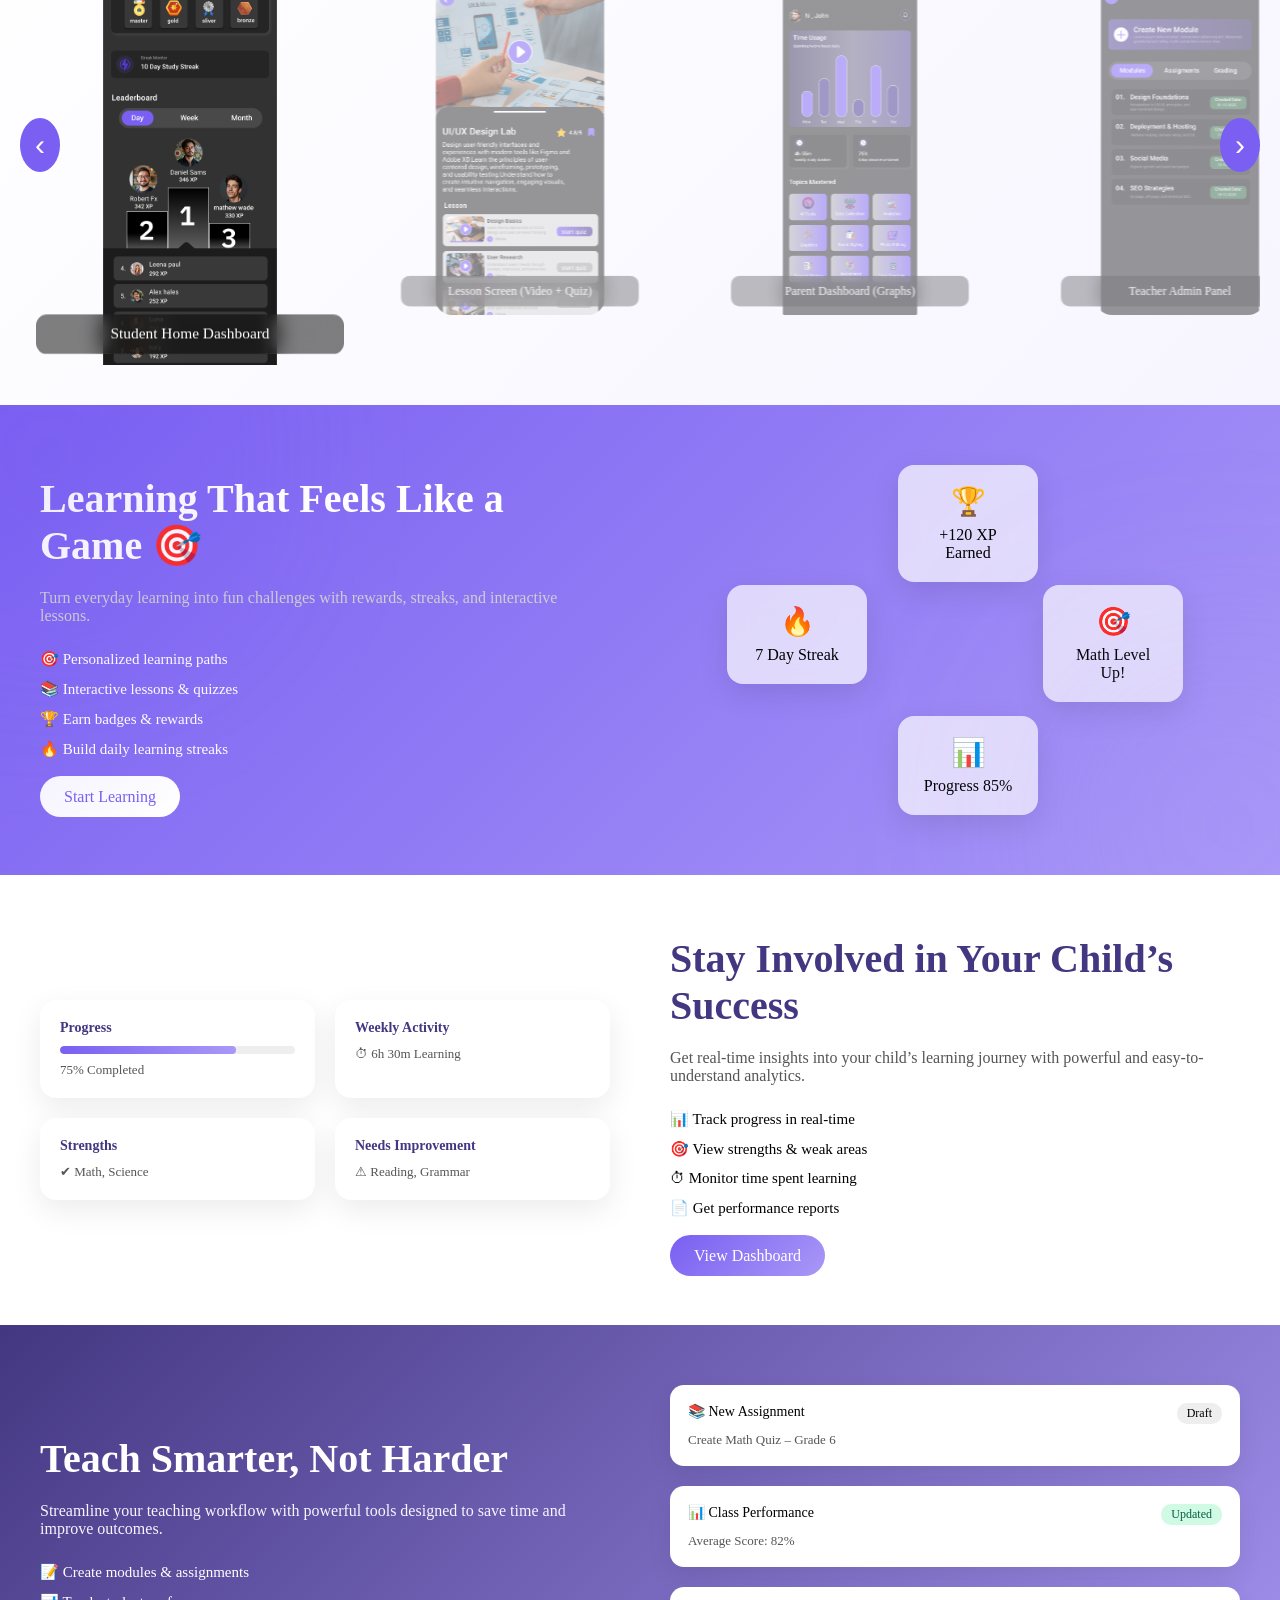
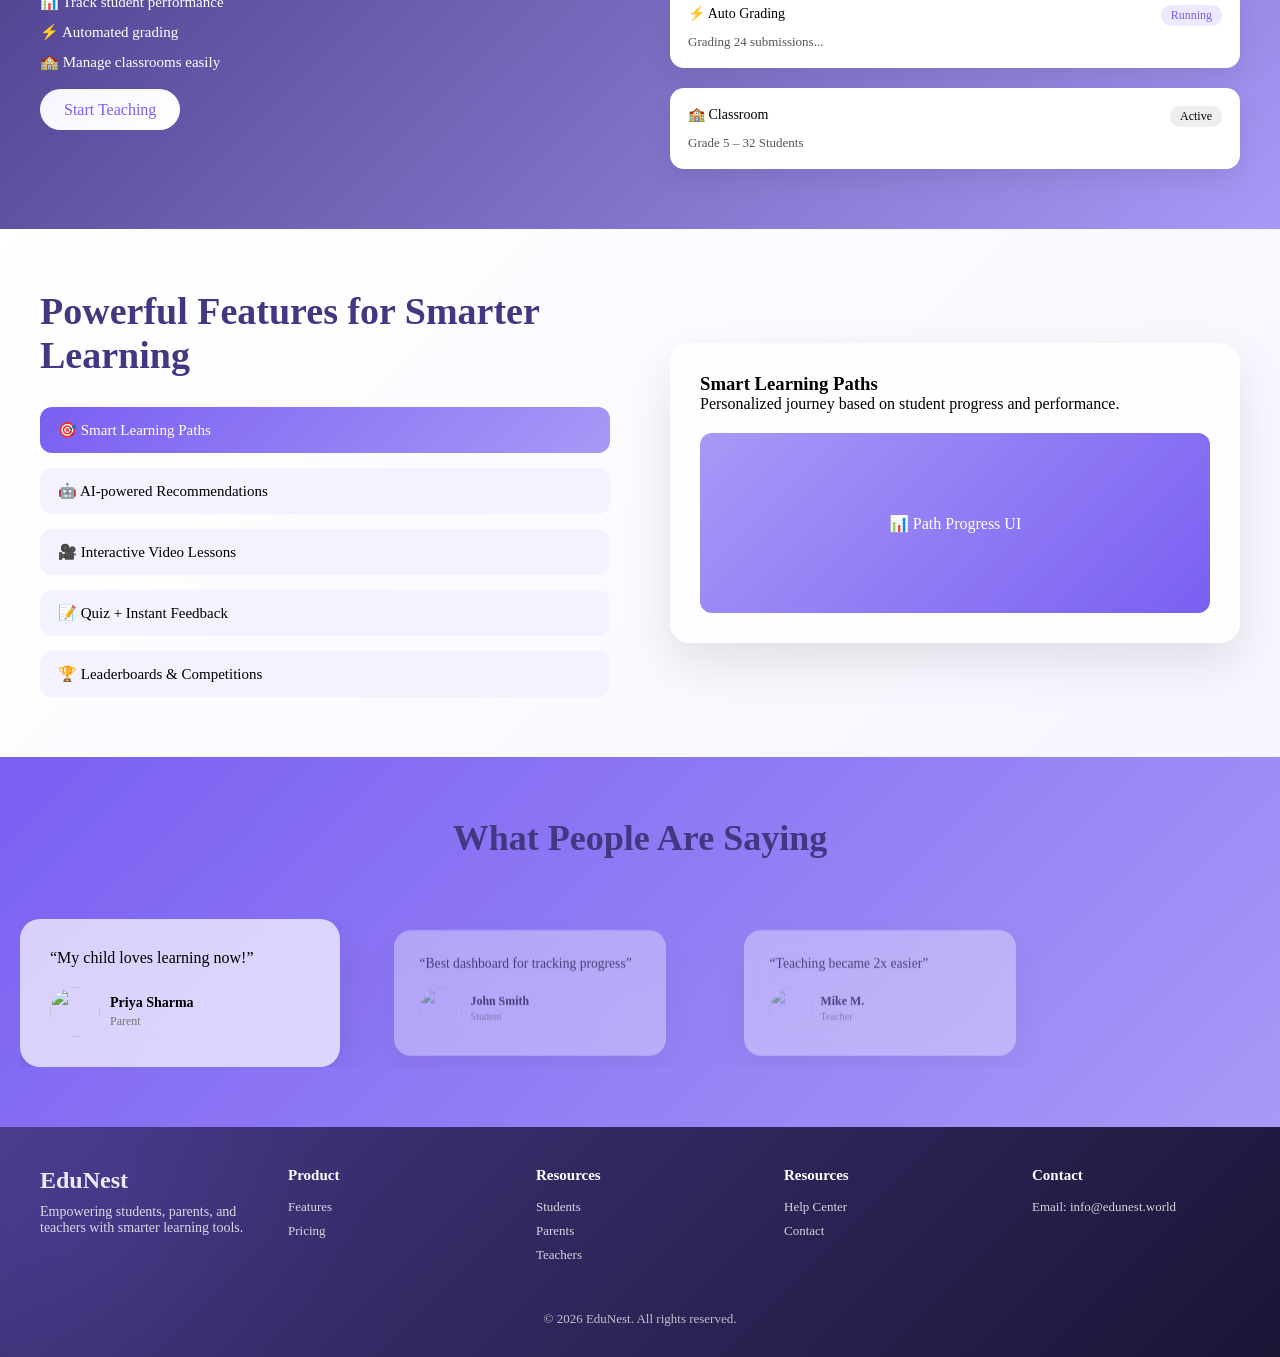
==== commit 35df04b7: "Update index.html" ====
--- a/index.html
+++ b/index.html
@@ -15,7 +15,7 @@
     <div class="top-bar">
         <div class="top-left">
             <span>📱 +353 1 555 0122</span>
-            <span>✉️ support@edunest.ie</span>
+            <span>✉️ info@edunest.world</span>
         </div>
         <div class="top-right">
             <a href="login.html">Login</a>
@@ -534,7 +534,7 @@
             <div class="footer-col">
                 <h4>Contact</h4>
                 <ul>
-                    <li>Email: support@edunest.ie</li>
+                    <li>Email: info@edunest.world</li>
                 </ul>
             </div>
 
@@ -777,4 +777,4 @@
 
 </body>
 
-</html>+</html>
